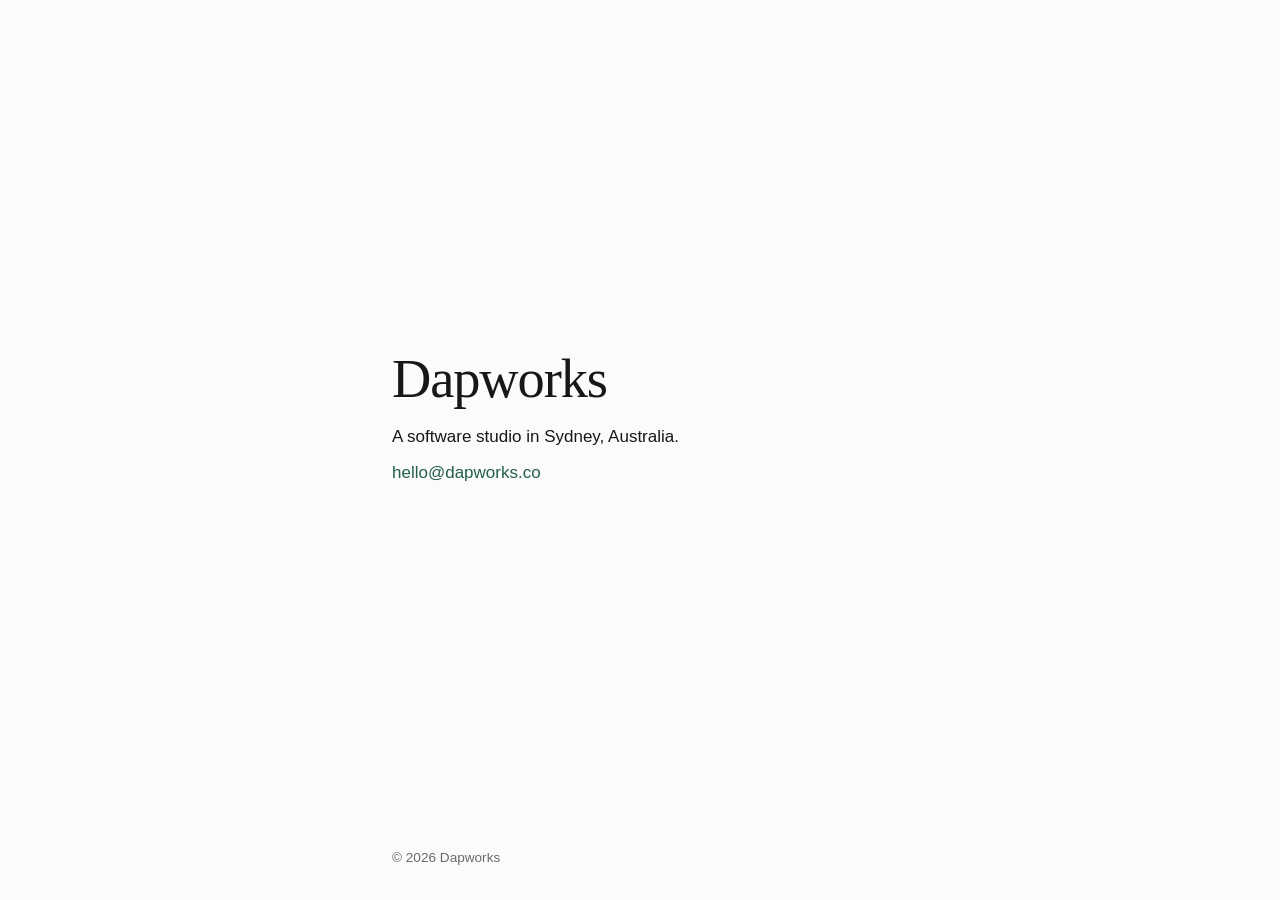
==== index.html @ 6d654591 "Revert to a single holding page Apple Developer enrolment is on pause and neither app is committed t" ====
<!doctype html>
<html lang="en">
<head>
<meta charset="utf-8">
<meta name="viewport" content="width=device-width, initial-scale=1">
<title>Dapworks</title>
<meta name="description" content="Dapworks is a software studio in Sydney, Australia.">
<link rel="icon" href="data:image/svg+xml,%3Csvg xmlns='http://www.w3.org/2000/svg' viewBox='0 0 32 32'%3E%3Crect width='32' height='32' rx='6' fill='%23111'/%3E%3Ctext x='16' y='22' font-family='Georgia,serif' font-size='18' text-anchor='middle' fill='%23fff'%3Ed%3C/text%3E%3C/svg%3E">
<style>
  :root { --bg: #fbfbf9; --fg: #17171a; --muted: #6a6a70; --accent: #23604c; color-scheme: light dark; }
  @media (prefers-color-scheme: dark) { :root { --bg: #121215; --fg: #f1f1ec; --muted: #9a9aa2; --accent: #86cbad; } }
  * { box-sizing: border-box; }
  html, body { height: 100%; margin: 0; }
  body { background: var(--bg); color: var(--fg); font: 17px/1.55 -apple-system, BlinkMacSystemFont, "Segoe UI", Helvetica, Arial, sans-serif; -webkit-font-smoothing: antialiased; display: flex; flex-direction: column; min-height: 100%; }
  main { flex: 1; display: flex; flex-direction: column; justify-content: center; max-width: 34rem; width: 100%; margin: 0 auto; padding: 3rem 1.5rem; }
  h1 { font-family: Georgia, "Times New Roman", serif; font-weight: 400; font-size: clamp(2.4rem, 7vw, 3.4rem); letter-spacing: -.02em; line-height: 1.05; margin: 0 0 1rem; }
  p { margin: 0 0 .6rem; }
  a { color: var(--accent); text-decoration: none; }
  a:hover { text-decoration: underline; }
  footer { max-width: 34rem; width: 100%; margin: 0 auto; padding: 0 1.5rem 2rem; font-size: .85rem; color: var(--muted); }
</style>
</head>
<body>
<main>
  <h1>Dapworks</h1>
  <p>A software studio in Sydney, Australia.</p>
  <p><a href="mailto:hello@dapworks.co">hello@dapworks.co</a></p>
</main>
<footer>&copy; 2026 Dapworks</footer>
</body>
</html>
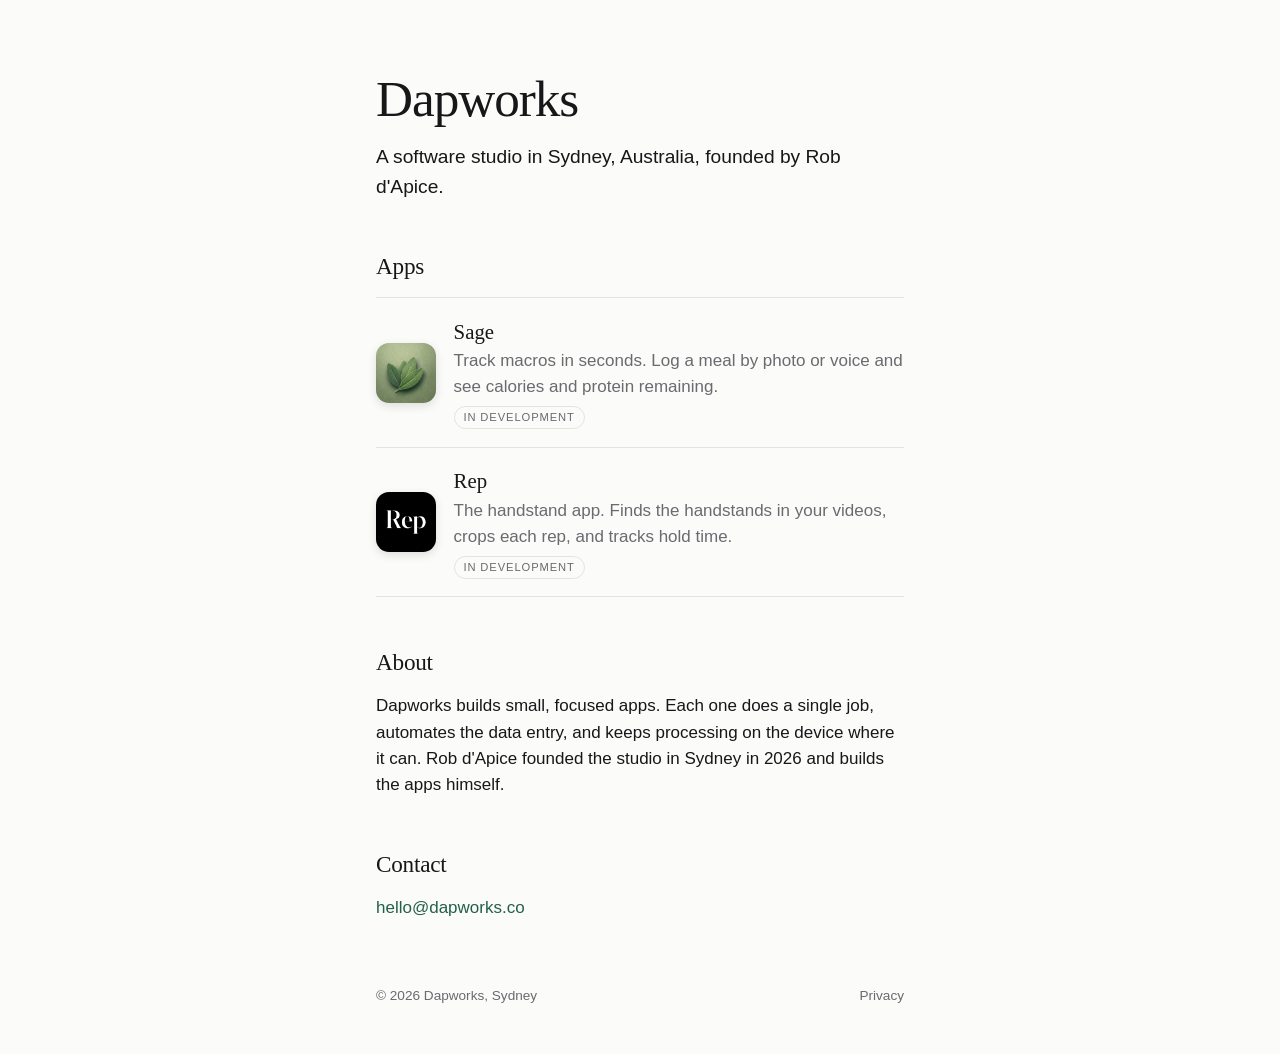
==== commit 73a6e619: "One-page studio site with privacy page Name, one line, two apps as icon and tagline, about, contact," ====
--- a/index.html
+++ b/index.html
@@ -4,28 +4,57 @@
 <meta charset="utf-8">
 <meta name="viewport" content="width=device-width, initial-scale=1">
 <title>Dapworks</title>
-<meta name="description" content="Dapworks is a software studio in Sydney, Australia.">
+<meta name="description" content="Dapworks is a software studio in Sydney, Australia, founded by Rob d'Apice. It makes Sage, a macro tracker, and Rep, the handstand app.">
+<link rel="canonical" href="https://dapworks.co/">
 <link rel="icon" href="data:image/svg+xml,%3Csvg xmlns='http://www.w3.org/2000/svg' viewBox='0 0 32 32'%3E%3Crect width='32' height='32' rx='6' fill='%23111'/%3E%3Ctext x='16' y='22' font-family='Georgia,serif' font-size='18' text-anchor='middle' fill='%23fff'%3Ed%3C/text%3E%3C/svg%3E">
 <style>
-  :root { --bg: #fbfbf9; --fg: #17171a; --muted: #6a6a70; --accent: #23604c; color-scheme: light dark; }
-  @media (prefers-color-scheme: dark) { :root { --bg: #121215; --fg: #f1f1ec; --muted: #9a9aa2; --accent: #86cbad; } }
+  :root { --bg: #fbfbf9; --fg: #17171a; --muted: #6a6a70; --rule: #e4e4de; --accent: #23604c; color-scheme: light dark; }
+  @media (prefers-color-scheme: dark) { :root { --bg: #121215; --fg: #f1f1ec; --muted: #9a9aa2; --rule: #2b2b31; --accent: #86cbad; } }
   * { box-sizing: border-box; }
-  html, body { height: 100%; margin: 0; }
-  body { background: var(--bg); color: var(--fg); font: 17px/1.55 -apple-system, BlinkMacSystemFont, "Segoe UI", Helvetica, Arial, sans-serif; -webkit-font-smoothing: antialiased; display: flex; flex-direction: column; min-height: 100%; }
-  main { flex: 1; display: flex; flex-direction: column; justify-content: center; max-width: 34rem; width: 100%; margin: 0 auto; padding: 3rem 1.5rem; }
-  h1 { font-family: Georgia, "Times New Roman", serif; font-weight: 400; font-size: clamp(2.4rem, 7vw, 3.4rem); letter-spacing: -.02em; line-height: 1.05; margin: 0 0 1rem; }
-  p { margin: 0 0 .6rem; }
+  body { margin: 0; background: var(--bg); color: var(--fg); font: 17px/1.55 -apple-system, BlinkMacSystemFont, "Segoe UI", Helvetica, Arial, sans-serif; -webkit-font-smoothing: antialiased; }
   a { color: var(--accent); text-decoration: none; }
   a:hover { text-decoration: underline; }
-  footer { max-width: 34rem; width: 100%; margin: 0 auto; padding: 0 1.5rem 2rem; font-size: .85rem; color: var(--muted); }
+  main { max-width: 36rem; margin: 0 auto; padding: 4.5rem 1.5rem 3rem; }
+  h1 { font-family: Georgia, "Times New Roman", serif; font-weight: 400; font-size: clamp(2.4rem, 7vw, 3.2rem); letter-spacing: -.02em; line-height: 1.05; margin: 0 0 1rem; }
+  h2 { font-family: Georgia, "Times New Roman", serif; font-weight: 400; font-size: 1.45rem; letter-spacing: -.01em; margin: 3rem 0 .75rem; }
+  p { margin: 0 0 1rem; }
+  .lead { font-size: 1.2rem; }
+  ul.products { list-style: none; padding: 0; margin: 0; border-top: 1px solid var(--rule); }
+  ul.products li { display: flex; align-items: center; gap: 1.1rem; padding: 1.1rem 0; border-bottom: 1px solid var(--rule); }
+  ul.products img { width: 60px; height: 60px; border-radius: 13px; flex: none; box-shadow: 0 3px 10px rgba(0,0,0,.12); }
+  ul.products .name { font-family: Georgia, "Times New Roman", serif; font-size: 1.3rem; }
+  ul.products .tag { color: var(--muted); margin: 0; }
+  ul.products .status { display: inline-block; margin-top: .35rem; font-size: .7rem; letter-spacing: .08em; text-transform: uppercase; color: var(--muted); border: 1px solid var(--rule); border-radius: 999px; padding: .1rem .55rem; }
+  footer { max-width: 36rem; margin: 0 auto; padding: 0 1.5rem 3rem; font-size: .85rem; color: var(--muted); display: flex; flex-wrap: wrap; justify-content: space-between; gap: .5rem 1rem; }
+  footer a { color: var(--muted); }
 </style>
 </head>
 <body>
 <main>
   <h1>Dapworks</h1>
-  <p>A software studio in Sydney, Australia.</p>
+  <p class="lead">A software studio in Sydney, Australia, founded by Rob d'Apice.</p>
+
+  <h2>Apps</h2>
+  <ul class="products">
+    <li>
+      <img src="/assets/sage-icon-200.png" alt="Sage icon" width="60" height="60">
+      <div><div class="name">Sage</div><p class="tag">Track macros in seconds. Log a meal by photo or voice and see calories and protein remaining.</p><span class="status">In development</span></div>
+    </li>
+    <li>
+      <img src="/assets/rep-icon-200.png" alt="Rep icon" width="60" height="60">
+      <div><div class="name">Rep</div><p class="tag">The handstand app. Finds the handstands in your videos, crops each rep, and tracks hold time.</p><span class="status">In development</span></div>
+    </li>
+  </ul>
+
+  <h2>About</h2>
+  <p>Dapworks builds small, focused apps. Each one does a single job, automates the data entry, and keeps processing on the device where it can. Rob d'Apice founded the studio in Sydney in 2026 and builds the apps himself.</p>
+
+  <h2>Contact</h2>
   <p><a href="mailto:hello@dapworks.co">hello@dapworks.co</a></p>
 </main>
-<footer>&copy; 2026 Dapworks</footer>
+<footer>
+  <span>&copy; 2026 Dapworks, Sydney</span>
+  <span><a href="/privacy/">Privacy</a></span>
+</footer>
 </body>
 </html>
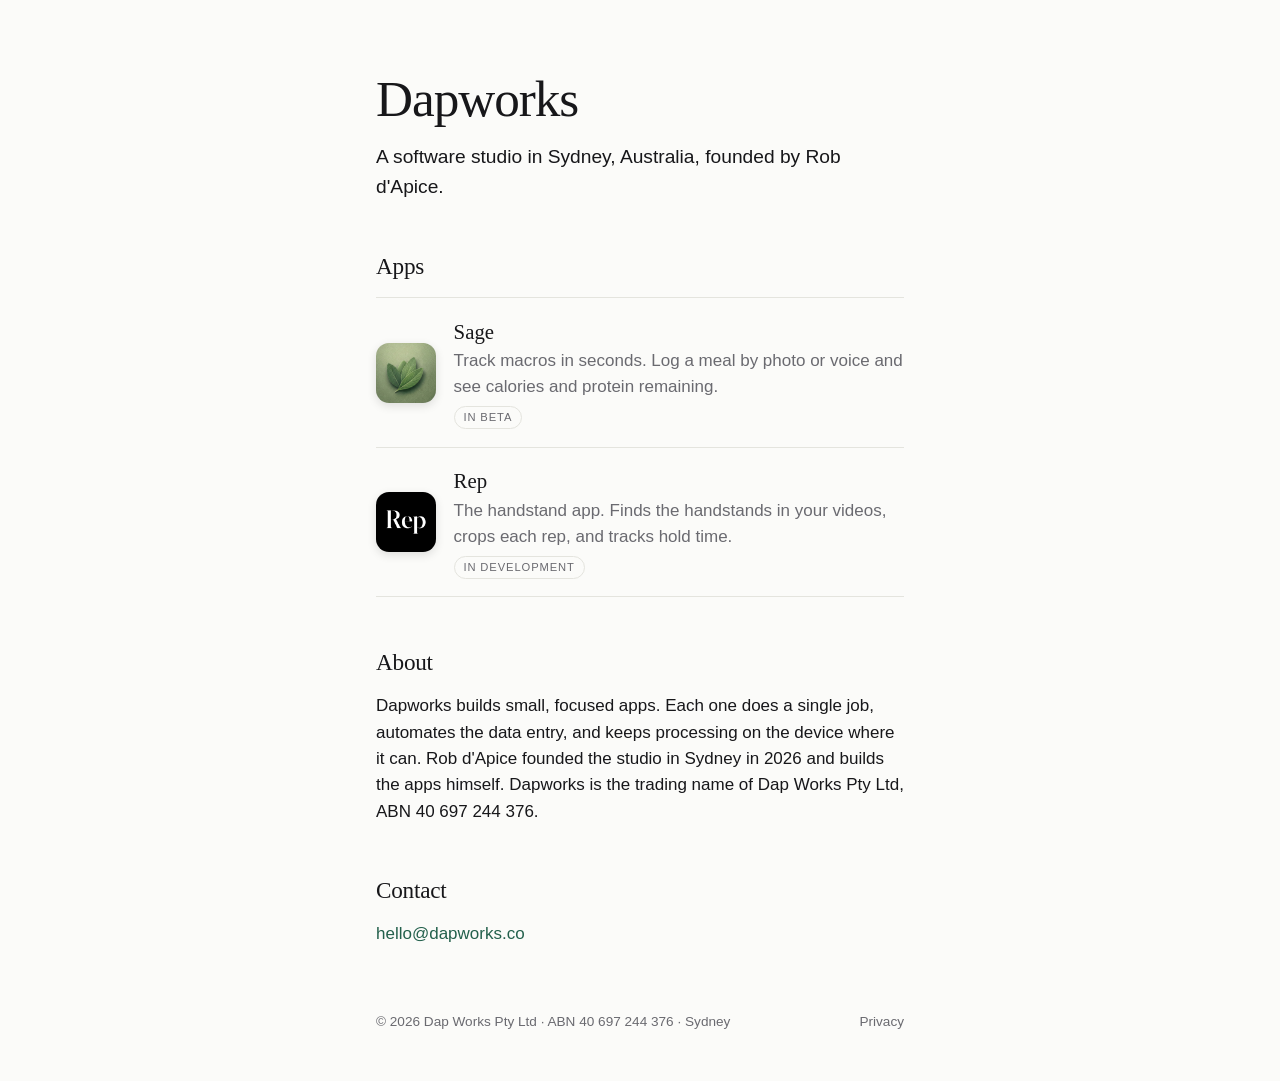
==== commit 3871d81e: "Add legal entity and ABN; Sage to beta Co-Authored-By: Claude Fable 5.1 <noreply@anthropic.com>" ====
--- a/index.html
+++ b/index.html
@@ -38,7 +38,7 @@
   <ul class="products">
     <li>
       <img src="/assets/sage-icon-200.png" alt="Sage icon" width="60" height="60">
-      <div><div class="name">Sage</div><p class="tag">Track macros in seconds. Log a meal by photo or voice and see calories and protein remaining.</p><span class="status">In development</span></div>
+      <div><div class="name">Sage</div><p class="tag">Track macros in seconds. Log a meal by photo or voice and see calories and protein remaining.</p><span class="status">In beta</span></div>
     </li>
     <li>
       <img src="/assets/rep-icon-200.png" alt="Rep icon" width="60" height="60">
@@ -47,13 +47,13 @@
   </ul>
 
   <h2>About</h2>
-  <p>Dapworks builds small, focused apps. Each one does a single job, automates the data entry, and keeps processing on the device where it can. Rob d'Apice founded the studio in Sydney in 2026 and builds the apps himself.</p>
+  <p>Dapworks builds small, focused apps. Each one does a single job, automates the data entry, and keeps processing on the device where it can. Rob d'Apice founded the studio in Sydney in 2026 and builds the apps himself. Dapworks is the trading name of Dap Works Pty Ltd, ABN 40 697 244 376.</p>
 
   <h2>Contact</h2>
   <p><a href="mailto:hello@dapworks.co">hello@dapworks.co</a></p>
 </main>
 <footer>
-  <span>&copy; 2026 Dapworks, Sydney</span>
+  <span>&copy; 2026 Dap Works Pty Ltd &middot; ABN 40 697 244 376 &middot; Sydney</span>
   <span><a href="/privacy/">Privacy</a></span>
 </footer>
 </body>
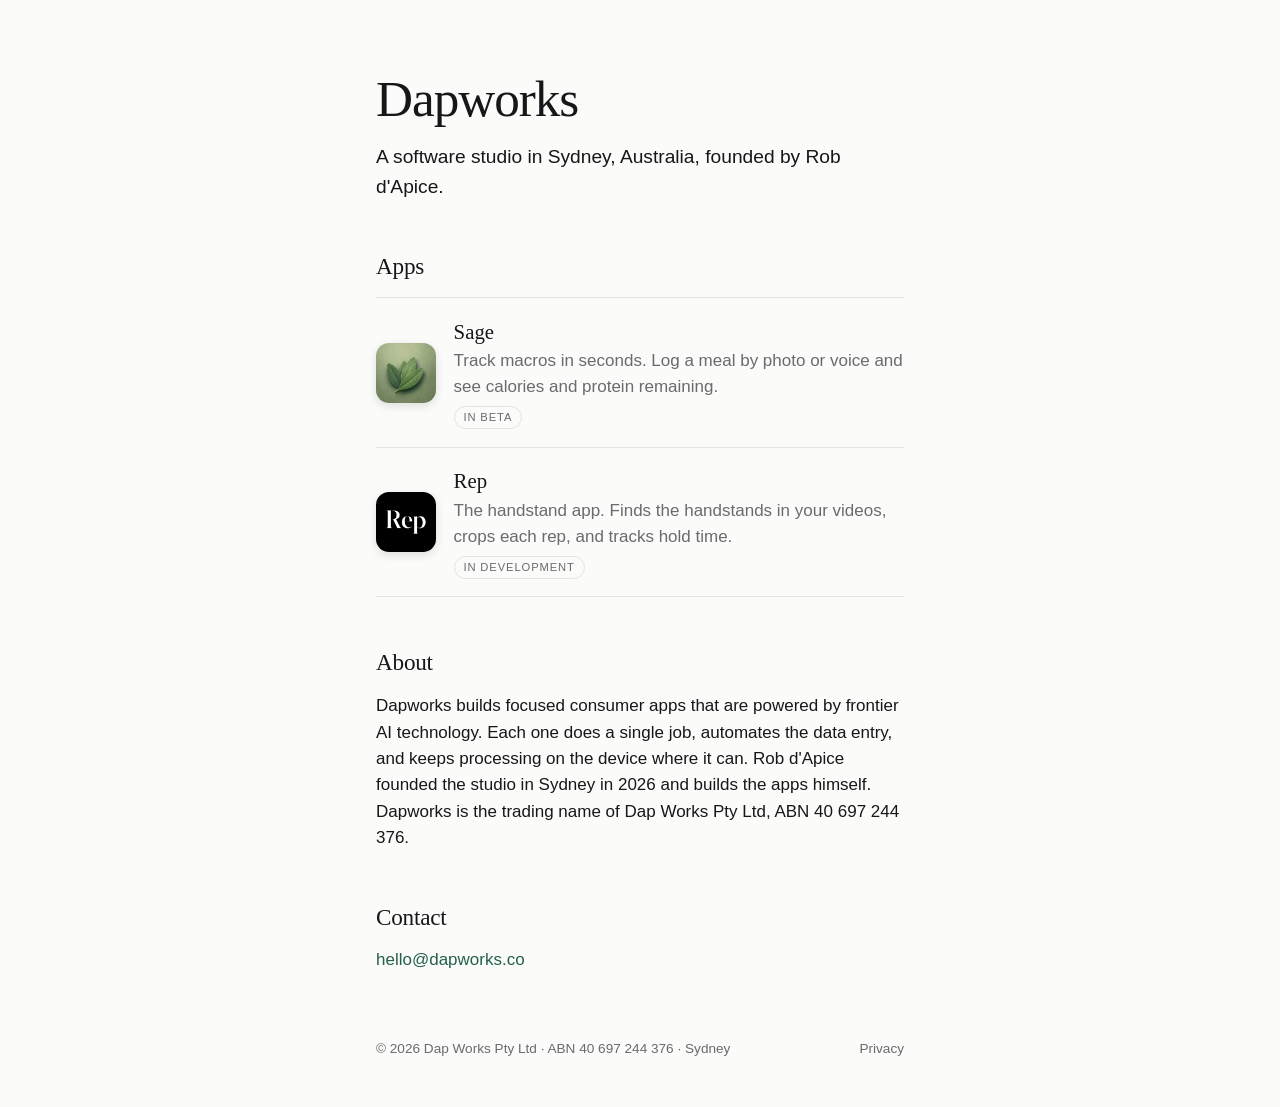
==== commit 197f78c9: "Update About wording Co-Authored-By: Claude Fable 5.1 <noreply@anthropic.com>" ====
--- a/index.html
+++ b/index.html
@@ -47,7 +47,7 @@
   </ul>
 
   <h2>About</h2>
-  <p>Dapworks builds small, focused apps. Each one does a single job, automates the data entry, and keeps processing on the device where it can. Rob d'Apice founded the studio in Sydney in 2026 and builds the apps himself. Dapworks is the trading name of Dap Works Pty Ltd, ABN 40 697 244 376.</p>
+  <p>Dapworks builds focused consumer apps that are powered by frontier AI technology. Each one does a single job, automates the data entry, and keeps processing on the device where it can. Rob d'Apice founded the studio in Sydney in 2026 and builds the apps himself. Dapworks is the trading name of Dap Works Pty Ltd, ABN 40 697 244 376.</p>
 
   <h2>Contact</h2>
   <p><a href="mailto:hello@dapworks.co">hello@dapworks.co</a></p>
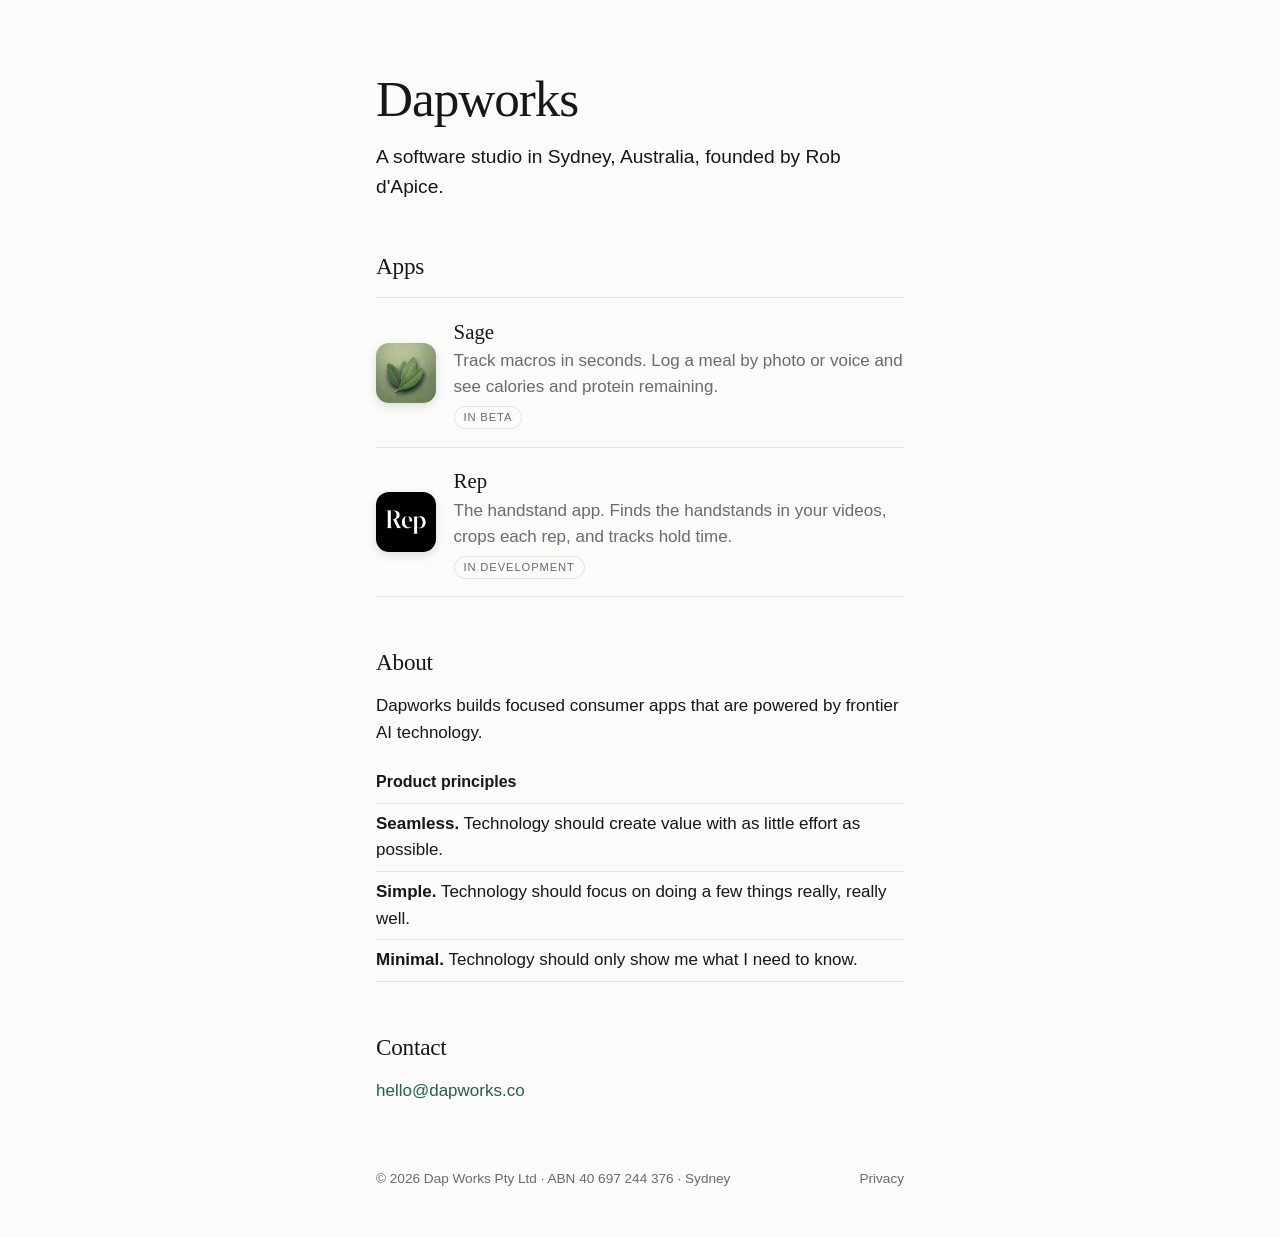
==== commit 7d4b5003: "About: one line and product principles Co-Authored-By: Claude Fable 5.1 <noreply@anthropic.com>" ====
--- a/index.html
+++ b/index.html
@@ -18,6 +18,10 @@
   h1 { font-family: Georgia, "Times New Roman", serif; font-weight: 400; font-size: clamp(2.4rem, 7vw, 3.2rem); letter-spacing: -.02em; line-height: 1.05; margin: 0 0 1rem; }
   h2 { font-family: Georgia, "Times New Roman", serif; font-weight: 400; font-size: 1.45rem; letter-spacing: -.01em; margin: 3rem 0 .75rem; }
   p { margin: 0 0 1rem; }
+  h3 { font-weight: 600; font-size: 1rem; margin: 1.5rem 0 .5rem; }
+  ul.principles { list-style: none; padding: 0; margin: 0 0 1rem; }
+  ul.principles li { padding: .45rem 0; border-top: 1px solid var(--rule); }
+  ul.principles li:last-child { border-bottom: 1px solid var(--rule); }
   .lead { font-size: 1.2rem; }
   ul.products { list-style: none; padding: 0; margin: 0; border-top: 1px solid var(--rule); }
   ul.products li { display: flex; align-items: center; gap: 1.1rem; padding: 1.1rem 0; border-bottom: 1px solid var(--rule); }
@@ -47,7 +51,13 @@
   </ul>
 
   <h2>About</h2>
-  <p>Dapworks builds focused consumer apps that are powered by frontier AI technology. Each one does a single job, automates the data entry, and keeps processing on the device where it can. Rob d'Apice founded the studio in Sydney in 2026 and builds the apps himself. Dapworks is the trading name of Dap Works Pty Ltd, ABN 40 697 244 376.</p>
+  <p>Dapworks builds focused consumer apps that are powered by frontier AI technology.</p>
+  <h3>Product principles</h3>
+  <ul class="principles">
+    <li><strong>Seamless.</strong> Technology should create value with as little effort as possible.</li>
+    <li><strong>Simple.</strong> Technology should focus on doing a few things really, really well.</li>
+    <li><strong>Minimal.</strong> Technology should only show me what I need to know.</li>
+  </ul>
 
   <h2>Contact</h2>
   <p><a href="mailto:hello@dapworks.co">hello@dapworks.co</a></p>
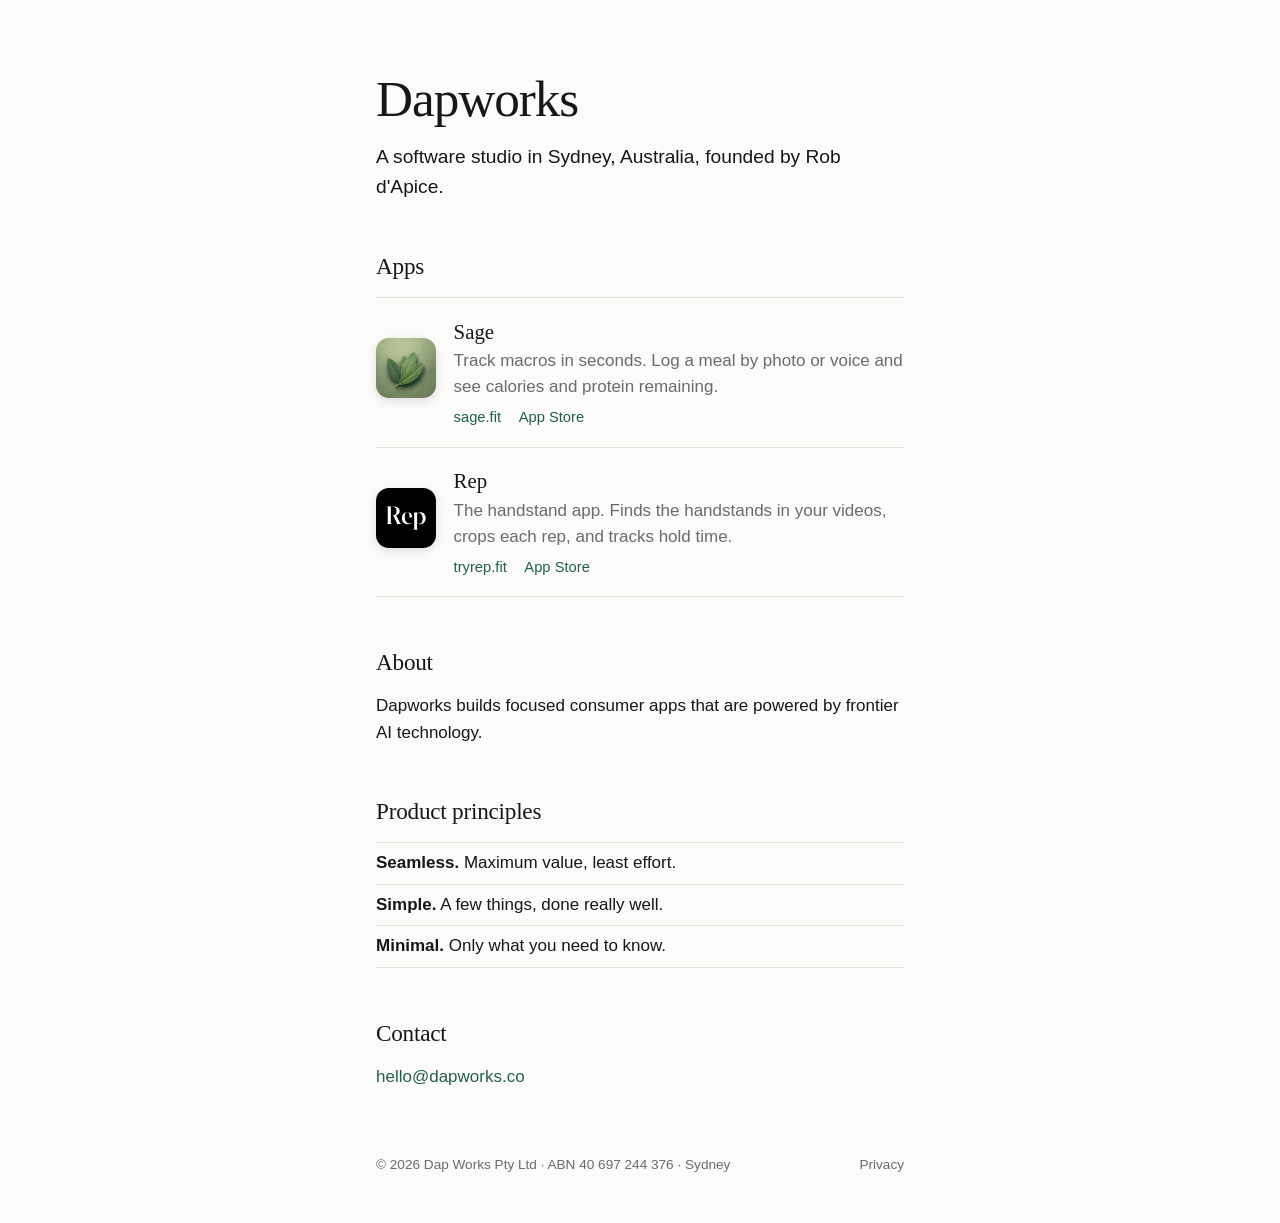
==== commit 7d13850f: "Link apps to their sites and App Store; principles as a section Sage and Rep are live on the App Sto" ====
--- a/index.html
+++ b/index.html
@@ -18,17 +18,16 @@
   h1 { font-family: Georgia, "Times New Roman", serif; font-weight: 400; font-size: clamp(2.4rem, 7vw, 3.2rem); letter-spacing: -.02em; line-height: 1.05; margin: 0 0 1rem; }
   h2 { font-family: Georgia, "Times New Roman", serif; font-weight: 400; font-size: 1.45rem; letter-spacing: -.01em; margin: 3rem 0 .75rem; }
   p { margin: 0 0 1rem; }
-  h3 { font-weight: 600; font-size: 1rem; margin: 1.5rem 0 .5rem; }
   ul.principles { list-style: none; padding: 0; margin: 0 0 1rem; }
-  ul.principles li { padding: .45rem 0; border-top: 1px solid var(--rule); }
+  ul.principles li { padding: .45rem 0; border-top: 1px solid var(--rule); white-space: nowrap; }
   ul.principles li:last-child { border-bottom: 1px solid var(--rule); }
   .lead { font-size: 1.2rem; }
   ul.products { list-style: none; padding: 0; margin: 0; border-top: 1px solid var(--rule); }
   ul.products li { display: flex; align-items: center; gap: 1.1rem; padding: 1.1rem 0; border-bottom: 1px solid var(--rule); }
   ul.products img { width: 60px; height: 60px; border-radius: 13px; flex: none; box-shadow: 0 3px 10px rgba(0,0,0,.12); }
-  ul.products .name { font-family: Georgia, "Times New Roman", serif; font-size: 1.3rem; }
+  ul.products .name { font-family: Georgia, "Times New Roman", serif; font-size: 1.3rem; color: var(--fg); }
   ul.products .tag { color: var(--muted); margin: 0; }
-  ul.products .status { display: inline-block; margin-top: .35rem; font-size: .7rem; letter-spacing: .08em; text-transform: uppercase; color: var(--muted); border: 1px solid var(--rule); border-radius: 999px; padding: .1rem .55rem; }
+  ul.products .links { margin: .35rem 0 0; font-size: .92rem; display: flex; gap: 1.1rem; }
   footer { max-width: 36rem; margin: 0 auto; padding: 0 1.5rem 3rem; font-size: .85rem; color: var(--muted); display: flex; flex-wrap: wrap; justify-content: space-between; gap: .5rem 1rem; }
   footer a { color: var(--muted); }
 </style>
@@ -41,22 +40,22 @@
   <h2>Apps</h2>
   <ul class="products">
     <li>
-      <img src="/assets/sage-icon-200.png" alt="Sage icon" width="60" height="60">
-      <div><div class="name">Sage</div><p class="tag">Track macros in seconds. Log a meal by photo or voice and see calories and protein remaining.</p><span class="status">In beta</span></div>
+      <a href="https://sage.fit"><img src="/assets/sage-icon-200.png" alt="Sage icon" width="60" height="60"></a>
+      <div><a class="name" href="https://sage.fit">Sage</a><p class="tag">Track macros in seconds. Log a meal by photo or voice and see calories and protein remaining.</p><p class="links"><a href="https://sage.fit">sage.fit</a><a href="https://apps.apple.com/app/id6759079117">App Store</a></p></div>
     </li>
     <li>
-      <img src="/assets/rep-icon-200.png" alt="Rep icon" width="60" height="60">
-      <div><div class="name">Rep</div><p class="tag">The handstand app. Finds the handstands in your videos, crops each rep, and tracks hold time.</p><span class="status">In development</span></div>
+      <a href="https://tryrep.fit"><img src="/assets/rep-icon-200.png" alt="Rep icon" width="60" height="60"></a>
+      <div><a class="name" href="https://tryrep.fit">Rep</a><p class="tag">The handstand app. Finds the handstands in your videos, crops each rep, and tracks hold time.</p><p class="links"><a href="https://tryrep.fit">tryrep.fit</a><a href="https://apps.apple.com/app/id6828188648">App Store</a></p></div>
     </li>
   </ul>
 
   <h2>About</h2>
   <p>Dapworks builds focused consumer apps that are powered by frontier AI technology.</p>
-  <h3>Product principles</h3>
+  <h2>Product principles</h2>
   <ul class="principles">
-    <li><strong>Seamless.</strong> Technology should create value with as little effort as possible.</li>
-    <li><strong>Simple.</strong> Technology should focus on doing a few things really, really well.</li>
-    <li><strong>Minimal.</strong> Technology should only show me what I need to know.</li>
+    <li><strong>Seamless.</strong> Maximum value, least effort.</li>
+    <li><strong>Simple.</strong> A few things, done really well.</li>
+    <li><strong>Minimal.</strong> Only what you need to know.</li>
   </ul>
 
   <h2>Contact</h2>
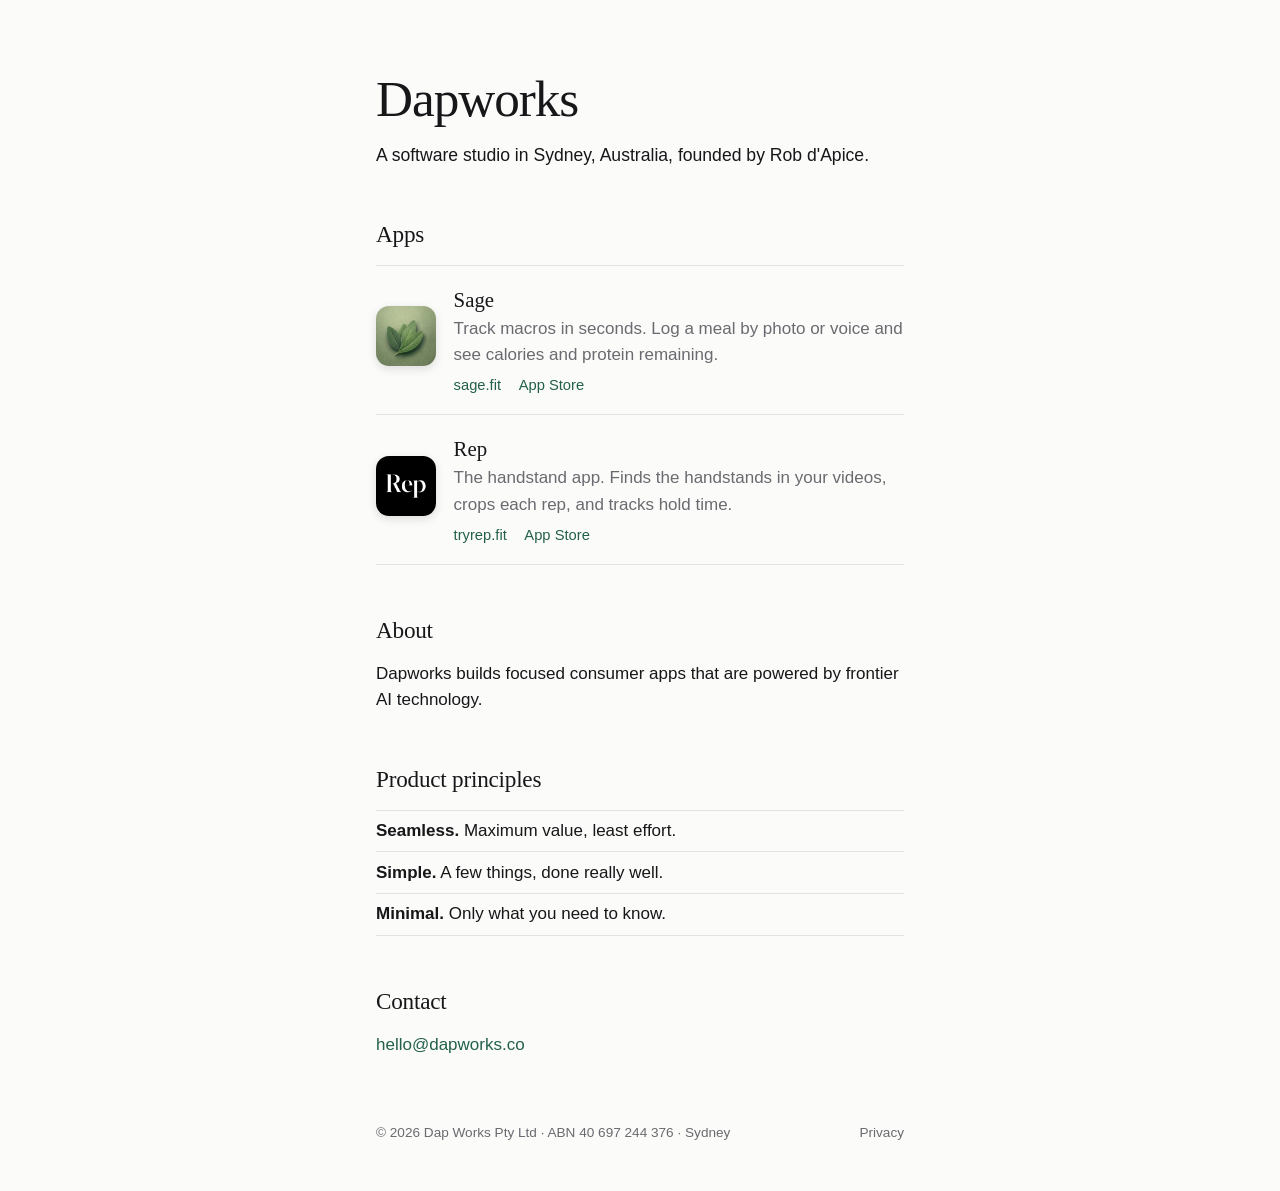
==== commit 2faa4a9b: "Fix lead line wrapping One line at desktop; on phones it breaks before 'founded by Rob d'Apice'.  Co" ====
--- a/index.html
+++ b/index.html
@@ -21,7 +21,9 @@
   ul.principles { list-style: none; padding: 0; margin: 0 0 1rem; }
   ul.principles li { padding: .45rem 0; border-top: 1px solid var(--rule); white-space: nowrap; }
   ul.principles li:last-child { border-bottom: 1px solid var(--rule); }
-  .lead { font-size: 1.2rem; }
+  .lead { font-size: 1.1rem; }
+  .nb { white-space: nowrap; }
+  @media (max-width: 480px) { .lead { font-size: 1rem; } }
   ul.products { list-style: none; padding: 0; margin: 0; border-top: 1px solid var(--rule); }
   ul.products li { display: flex; align-items: center; gap: 1.1rem; padding: 1.1rem 0; border-bottom: 1px solid var(--rule); }
   ul.products img { width: 60px; height: 60px; border-radius: 13px; flex: none; box-shadow: 0 3px 10px rgba(0,0,0,.12); }
@@ -35,7 +37,7 @@
 <body>
 <main>
   <h1>Dapworks</h1>
-  <p class="lead">A software studio in Sydney, Australia, founded by Rob d'Apice.</p>
+  <p class="lead">A software studio in <span class="nb">Sydney, Australia,</span> <span class="nb">founded by Rob d'Apice.</span></p>
 
   <h2>Apps</h2>
   <ul class="products">
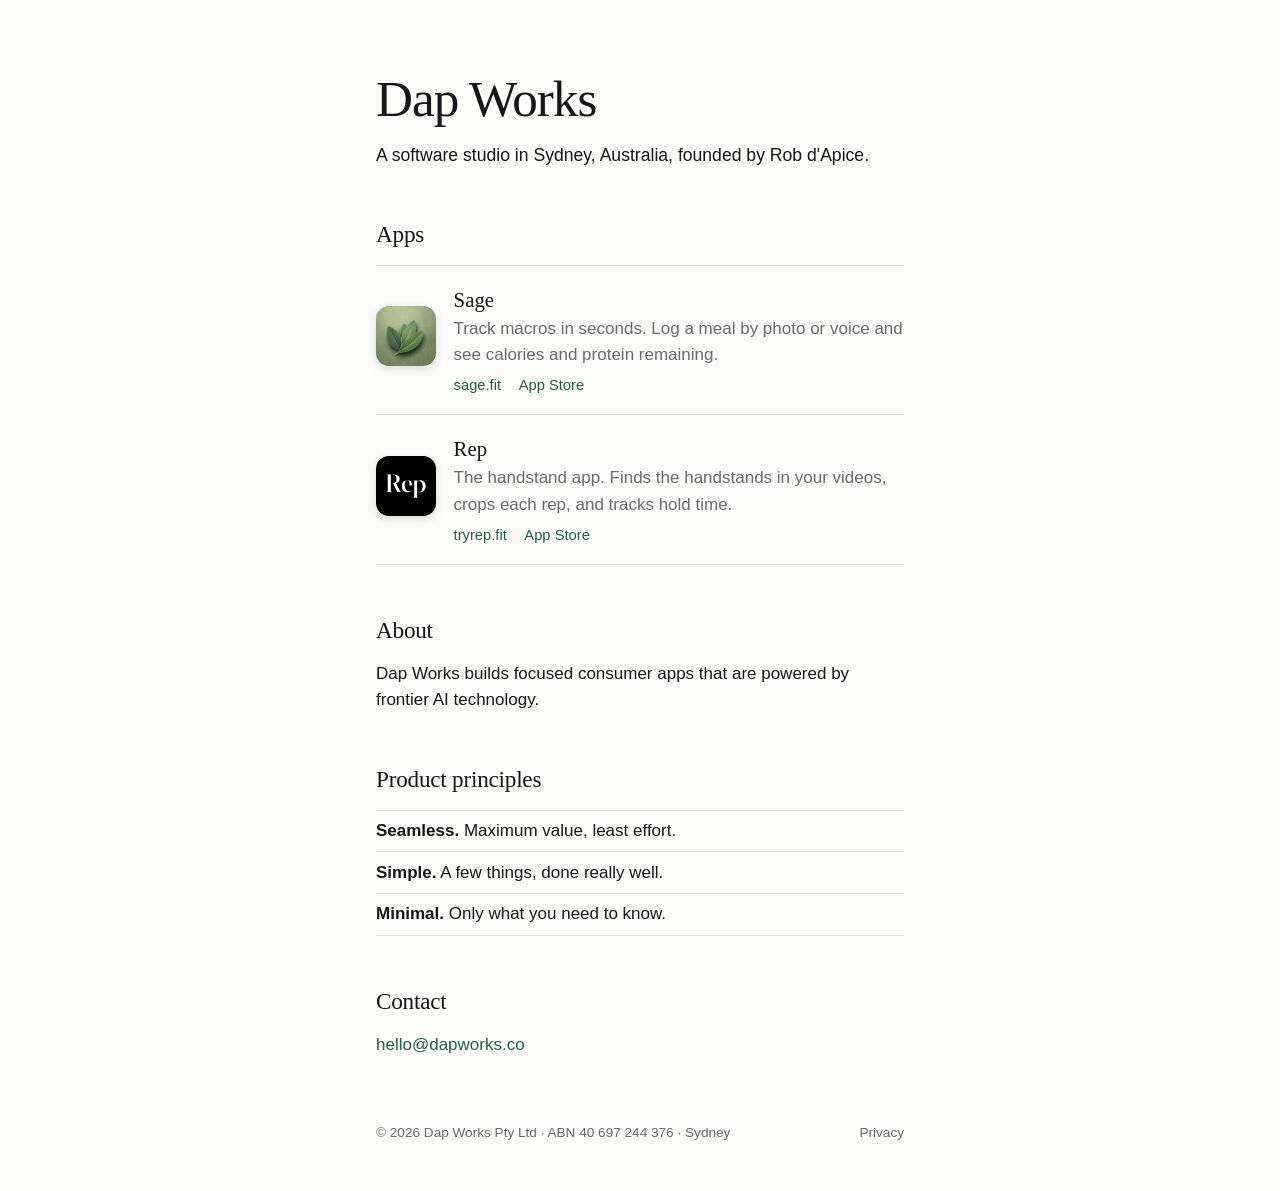
==== commit 95a9d1c0: "Rename studio to Dap Works Co-Authored-By: Claude Fable 5.2 <noreply@anthropic.com>" ====
--- a/index.html
+++ b/index.html
@@ -3,8 +3,8 @@
 <head>
 <meta charset="utf-8">
 <meta name="viewport" content="width=device-width, initial-scale=1">
-<title>Dapworks</title>
-<meta name="description" content="Dapworks is a software studio in Sydney, Australia, founded by Rob d'Apice. It makes Sage, a macro tracker, and Rep, the handstand app.">
+<title>Dap Works</title>
+<meta name="description" content="Dap Works is a software studio in Sydney, Australia, founded by Rob d'Apice. It makes Sage, a macro tracker, and Rep, the handstand app.">
 <link rel="canonical" href="https://dapworks.co/">
 <link rel="icon" href="data:image/svg+xml,%3Csvg xmlns='http://www.w3.org/2000/svg' viewBox='0 0 32 32'%3E%3Crect width='32' height='32' rx='6' fill='%23111'/%3E%3Ctext x='16' y='22' font-family='Georgia,serif' font-size='18' text-anchor='middle' fill='%23fff'%3Ed%3C/text%3E%3C/svg%3E">
 <style>
@@ -36,7 +36,7 @@
 </head>
 <body>
 <main>
-  <h1>Dapworks</h1>
+  <h1>Dap Works</h1>
   <p class="lead">A software studio in <span class="nb">Sydney, Australia,</span> <span class="nb">founded by Rob d'Apice.</span></p>
 
   <h2>Apps</h2>
@@ -52,7 +52,7 @@
   </ul>
 
   <h2>About</h2>
-  <p>Dapworks builds focused consumer apps that are powered by frontier AI technology.</p>
+  <p>Dap Works builds focused consumer apps that are powered by frontier AI technology.</p>
   <h2>Product principles</h2>
   <ul class="principles">
     <li><strong>Seamless.</strong> Maximum value, least effort.</li>
